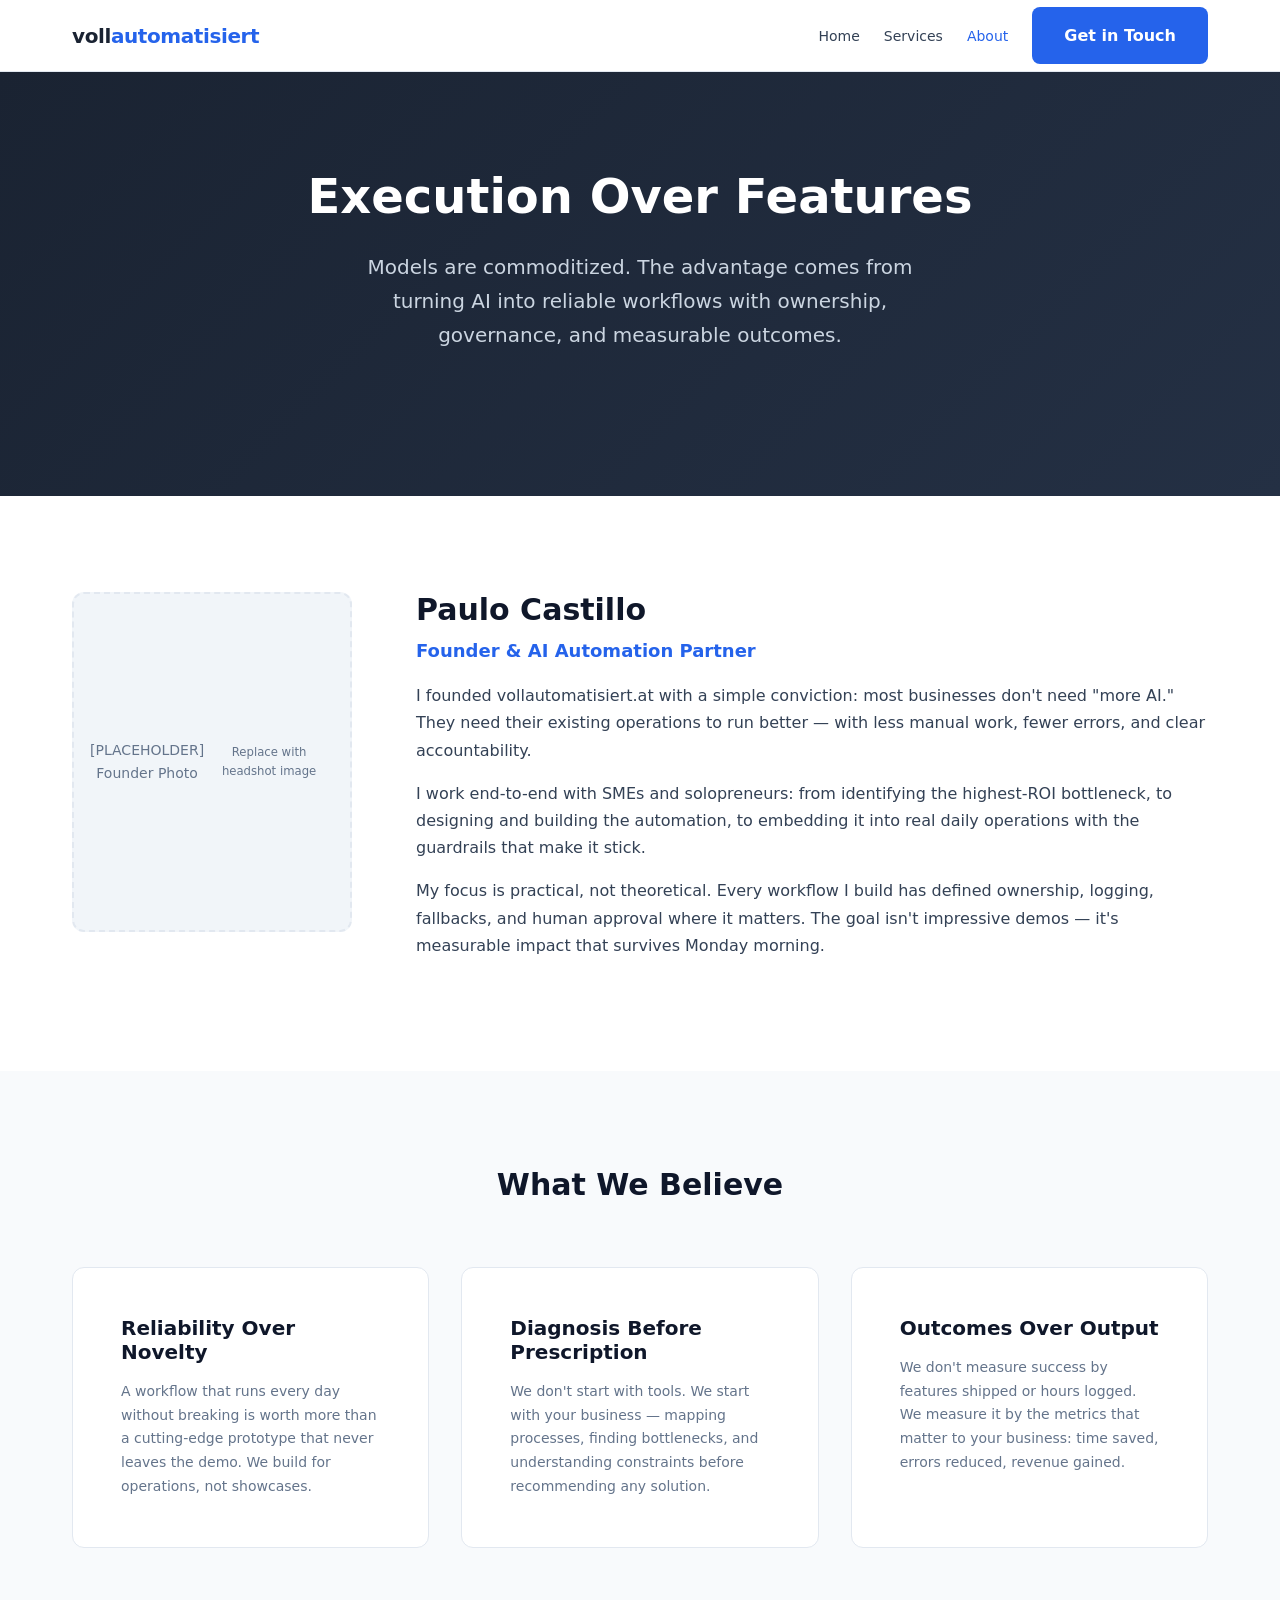
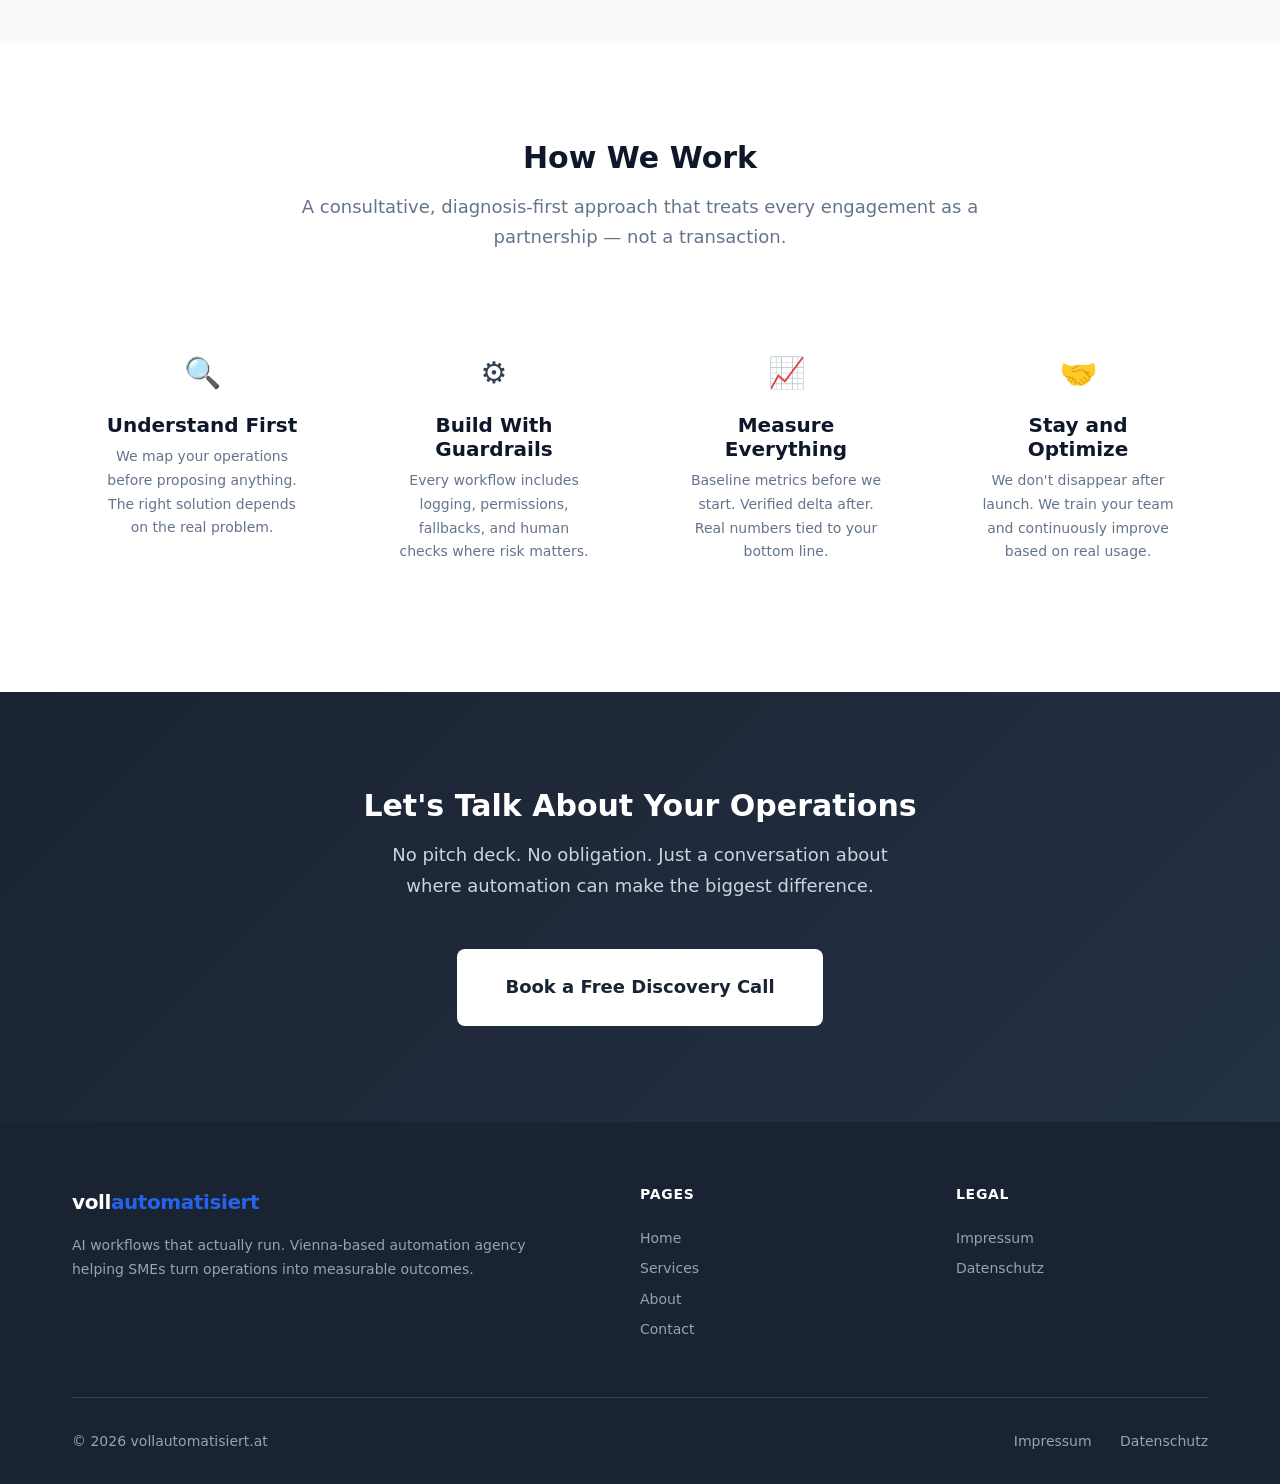
==== about.html @ 360e9139 "Initial website for vollautomatisiert.at Plain HTML/CSS agency website with 6 pages: - Homepage, Ser" ====
<!DOCTYPE html>
<html lang="en">
<head>
  <meta charset="UTF-8">
  <meta name="viewport" content="width=device-width, initial-scale=1.0">
  <title>About — vollautomatisiert</title>
  <meta name="description" content="Meet Paulo Castillo, founder of vollautomatisiert.at. We believe AI advantage comes not from models, but from turning them into reliable workflows with ownership and measurable outcomes.">
  <meta property="og:title" content="About — vollautomatisiert">
  <meta property="og:description" content="We believe AI advantage comes not from models, but from turning them into reliable workflows with ownership and measurable outcomes.">
  <link rel="stylesheet" href="css/reset.css">
  <link rel="stylesheet" href="css/style.css">
</head>
<body>

  <!-- Header -->
  <header class="header">
    <div class="container">
      <a href="index.html" class="logo">voll<span>automatisiert</span></a>
      <input type="checkbox" id="nav-toggle" class="nav__toggle" aria-label="Toggle navigation">
      <label for="nav-toggle" class="nav__toggle-label"><span></span></label>
      <nav class="nav">
        <ul class="nav__list">
          <li><a href="index.html" class="nav__link">Home</a></li>
          <li><a href="services.html" class="nav__link">Services</a></li>
          <li><a href="about.html" class="nav__link nav__link--active">About</a></li>
          <li><a href="contact.html" class="nav__link btn btn--primary">Get in Touch</a></li>
        </ul>
      </nav>
    </div>
  </header>

  <!-- Page Hero -->
  <section class="hero">
    <div class="container">
      <h1>Execution Over Features</h1>
      <p>Models are commoditized. The advantage comes from turning AI into reliable workflows with ownership, governance, and measurable outcomes.</p>
    </div>
  </section>

  <!-- Founder -->
  <section class="section">
    <div class="container">
      <div class="founder">
        <div class="founder__image-placeholder">
          [PLACEHOLDER]<br>Founder Photo<br><small>Replace with headshot image</small>
        </div>
        <div class="founder__content">
          <h2>Paulo Castillo</h2>
          <p class="founder__role">Founder &amp; AI Automation Partner</p>
          <p>I founded vollautomatisiert.at with a simple conviction: most businesses don't need "more AI." They need their existing operations to run better — with less manual work, fewer errors, and clear accountability.</p>
          <p>I work end-to-end with SMEs and solopreneurs: from identifying the highest-ROI bottleneck, to designing and building the automation, to embedding it into real daily operations with the guardrails that make it stick.</p>
          <p>My focus is practical, not theoretical. Every workflow I build has defined ownership, logging, fallbacks, and human approval where it matters. The goal isn't impressive demos — it's measurable impact that survives Monday morning.</p>
        </div>
      </div>
    </div>
  </section>

  <!-- Mission -->
  <section class="section section--alt">
    <div class="container">
      <div class="section__header">
        <h2>What We Believe</h2>
      </div>
      <div class="card-grid">
        <div class="card">
          <h3>Reliability Over Novelty</h3>
          <p>A workflow that runs every day without breaking is worth more than a cutting-edge prototype that never leaves the demo. We build for operations, not showcases.</p>
        </div>
        <div class="card">
          <h3>Diagnosis Before Prescription</h3>
          <p>We don't start with tools. We start with your business — mapping processes, finding bottlenecks, and understanding constraints before recommending any solution.</p>
        </div>
        <div class="card">
          <h3>Outcomes Over Output</h3>
          <p>We don't measure success by features shipped or hours logged. We measure it by the metrics that matter to your business: time saved, errors reduced, revenue gained.</p>
        </div>
      </div>
    </div>
  </section>

  <!-- How We Work -->
  <section class="section">
    <div class="container">
      <div class="section__header">
        <h2>How We Work</h2>
        <p>A consultative, diagnosis-first approach that treats every engagement as a partnership — not a transaction.</p>
      </div>
      <div class="trust-grid">
        <div class="trust-item">
          <div class="trust-item__icon">&#128269;</div>
          <h4>Understand First</h4>
          <p>We map your operations before proposing anything. The right solution depends on the real problem.</p>
        </div>
        <div class="trust-item">
          <div class="trust-item__icon">&#9881;</div>
          <h4>Build With Guardrails</h4>
          <p>Every workflow includes logging, permissions, fallbacks, and human checks where risk matters.</p>
        </div>
        <div class="trust-item">
          <div class="trust-item__icon">&#128200;</div>
          <h4>Measure Everything</h4>
          <p>Baseline metrics before we start. Verified delta after. Real numbers tied to your bottom line.</p>
        </div>
        <div class="trust-item">
          <div class="trust-item__icon">&#129309;</div>
          <h4>Stay and Optimize</h4>
          <p>We don't disappear after launch. We train your team and continuously improve based on real usage.</p>
        </div>
      </div>
    </div>
  </section>

  <!-- CTA -->
  <section class="cta">
    <div class="container">
      <h2>Let's Talk About Your Operations</h2>
      <p>No pitch deck. No obligation. Just a conversation about where automation can make the biggest difference.</p>
      <a href="contact.html" class="btn btn--white btn--lg">Book a Free Discovery Call</a>
    </div>
  </section>

  <!-- Footer -->
  <footer class="footer">
    <div class="container">
      <div class="footer__grid">
        <div class="footer__brand">
          <a href="index.html" class="logo">voll<span>automatisiert</span></a>
          <p>AI workflows that actually run. Vienna-based automation agency helping SMEs turn operations into measurable outcomes.</p>
        </div>
        <div class="footer__nav">
          <h4>Pages</h4>
          <a href="index.html">Home</a>
          <a href="services.html">Services</a>
          <a href="about.html">About</a>
          <a href="contact.html">Contact</a>
        </div>
        <div class="footer__nav">
          <h4>Legal</h4>
          <a href="impressum.html">Impressum</a>
          <a href="datenschutz.html">Datenschutz</a>
        </div>
      </div>
      <div class="footer__bottom">
        <span>&copy; 2026 vollautomatisiert.at</span>
        <div class="footer__legal">
          <a href="impressum.html">Impressum</a>
          <a href="datenschutz.html">Datenschutz</a>
        </div>
      </div>
    </div>
  </footer>

</body>
</html>
---- css/style.css ----
/* ========================================
   vollautomatisiert.at — Main Stylesheet
   ======================================== */

/* --- Custom Properties --- */
:root {
  /* Colors */
  --color-primary: #1a2332;
  --color-primary-light: #243044;
  --color-accent: #2563eb;
  --color-accent-hover: #1d4ed8;
  --color-accent-light: #eff6ff;
  --color-white: #ffffff;
  --color-bg: #f8fafc;
  --color-bg-alt: #f1f5f9;
  --color-text: #334155;
  --color-text-light: #64748b;
  --color-text-heading: #0f172a;
  --color-border: #e2e8f0;

  /* Typography */
  --font-sans: 'Inter', system-ui, -apple-system, BlinkMacSystemFont, 'Segoe UI', Roboto, sans-serif;
  --font-mono: 'JetBrains Mono', 'Fira Code', monospace;

  /* Font Sizes */
  --text-sm: 0.875rem;
  --text-base: 1rem;
  --text-lg: 1.125rem;
  --text-xl: 1.25rem;
  --text-2xl: 1.5rem;
  --text-3xl: 1.875rem;
  --text-4xl: 2.25rem;
  --text-5xl: 3rem;

  /* Spacing */
  --space-xs: 0.25rem;
  --space-sm: 0.5rem;
  --space-md: 1rem;
  --space-lg: 1.5rem;
  --space-xl: 2rem;
  --space-2xl: 3rem;
  --space-3xl: 4rem;
  --space-4xl: 6rem;

  /* Layout */
  --max-width: 1200px;
  --header-height: 72px;

  /* Borders & Shadows */
  --radius-sm: 4px;
  --radius-md: 8px;
  --radius-lg: 12px;
  --shadow-sm: 0 1px 2px rgba(0, 0, 0, 0.05);
  --shadow-md: 0 4px 6px -1px rgba(0, 0, 0, 0.1);
  --shadow-lg: 0 10px 25px -3px rgba(0, 0, 0, 0.1);
}

/* --- Base --- */
body {
  font-family: var(--font-sans);
  font-size: var(--text-base);
  color: var(--color-text);
  background-color: var(--color-white);
}

h1, h2, h3, h4 {
  color: var(--color-text-heading);
  font-weight: 700;
  line-height: 1.2;
}

h1 { font-size: var(--text-5xl); }
h2 { font-size: var(--text-3xl); }
h3 { font-size: var(--text-2xl); }
h4 { font-size: var(--text-xl); }

p {
  line-height: 1.7;
  color: var(--color-text);
}

/* --- Layout --- */
.container {
  width: 100%;
  max-width: var(--max-width);
  margin: 0 auto;
  padding: 0 var(--space-xl);
}

.section {
  padding: var(--space-4xl) 0;
}

.section--alt {
  background-color: var(--color-bg);
}

.section--dark {
  background-color: var(--color-primary);
  color: var(--color-white);
}

.section--dark h2,
.section--dark h3,
.section--dark h4 {
  color: var(--color-white);
}

.section--dark p {
  color: #cbd5e1;
}

.section__header {
  text-align: center;
  max-width: 700px;
  margin: 0 auto var(--space-3xl);
}

.section__header p {
  margin-top: var(--space-md);
  font-size: var(--text-lg);
  color: var(--color-text-light);
}

/* --- Header & Navigation --- */
.header {
  position: sticky;
  top: 0;
  z-index: 100;
  background-color: var(--color-white);
  border-bottom: 1px solid var(--color-border);
  height: var(--header-height);
}

.header .container {
  display: flex;
  align-items: center;
  justify-content: space-between;
  height: 100%;
}

.logo {
  font-size: var(--text-xl);
  font-weight: 800;
  color: var(--color-primary);
  letter-spacing: -0.02em;
}

.logo span {
  color: var(--color-accent);
}

.nav__list {
  display: flex;
  gap: var(--space-lg);
  align-items: center;
}

.nav__link {
  font-size: var(--text-sm);
  font-weight: 500;
  color: var(--color-text);
  transition: color 0.2s;
  padding: var(--space-sm) 0;
}

.nav__link:hover,
.nav__link--active {
  color: var(--color-accent);
}

/* Mobile nav toggle */
.nav__toggle {
  display: none;
}

.nav__toggle-label {
  display: none;
  cursor: pointer;
  width: 28px;
  height: 20px;
  position: relative;
}

.nav__toggle-label span,
.nav__toggle-label span::before,
.nav__toggle-label span::after {
  display: block;
  width: 100%;
  height: 2px;
  background-color: var(--color-primary);
  position: absolute;
  transition: all 0.3s;
}

.nav__toggle-label span {
  top: 9px;
}

.nav__toggle-label span::before {
  content: '';
  top: -7px;
}

.nav__toggle-label span::after {
  content: '';
  top: 7px;
}

.nav__toggle:checked ~ .nav__toggle-label span {
  background-color: transparent;
}

.nav__toggle:checked ~ .nav__toggle-label span::before {
  top: 0;
  transform: rotate(45deg);
}

.nav__toggle:checked ~ .nav__toggle-label span::after {
  top: 0;
  transform: rotate(-45deg);
}

/* --- Buttons --- */
.btn {
  display: inline-block;
  padding: var(--space-md) var(--space-xl);
  font-size: var(--text-base);
  font-weight: 600;
  border-radius: var(--radius-md);
  transition: all 0.2s;
  cursor: pointer;
  border: none;
  text-align: center;
}

.btn--primary {
  background-color: var(--color-accent);
  color: var(--color-white);
}

.btn--primary:hover {
  background-color: var(--color-accent-hover);
  transform: translateY(-1px);
  box-shadow: var(--shadow-md);
}

.btn--outline {
  background-color: transparent;
  color: var(--color-accent);
  border: 2px solid var(--color-accent);
}

.btn--outline:hover {
  background-color: var(--color-accent);
  color: var(--color-white);
}

.btn--white {
  background-color: var(--color-white);
  color: var(--color-primary);
}

.btn--white:hover {
  background-color: var(--color-bg);
  transform: translateY(-1px);
}

.btn--lg {
  padding: var(--space-lg) var(--space-2xl);
  font-size: var(--text-lg);
}

/* --- Hero --- */
.hero {
  padding: var(--space-4xl) 0;
  background: linear-gradient(135deg, var(--color-primary) 0%, var(--color-primary-light) 100%);
  color: var(--color-white);
}

.hero .container {
  max-width: 800px;
  text-align: center;
}

.hero h1 {
  color: var(--color-white);
  margin-bottom: var(--space-lg);
}

.hero p {
  font-size: var(--text-xl);
  color: #cbd5e1;
  margin-bottom: var(--space-2xl);
  max-width: 600px;
  margin-left: auto;
  margin-right: auto;
}

.hero .btn {
  margin: 0 var(--space-sm);
}

/* --- Cards --- */
.card-grid {
  display: grid;
  grid-template-columns: repeat(auto-fit, minmax(280px, 1fr));
  gap: var(--space-xl);
}

.card {
  background: var(--color-white);
  border: 1px solid var(--color-border);
  border-radius: var(--radius-lg);
  padding: var(--space-2xl);
  transition: box-shadow 0.2s, transform 0.2s;
}

.card:hover {
  box-shadow: var(--shadow-lg);
  transform: translateY(-2px);
}

.card__icon {
  width: 48px;
  height: 48px;
  background-color: var(--color-accent-light);
  border-radius: var(--radius-md);
  display: flex;
  align-items: center;
  justify-content: center;
  margin-bottom: var(--space-lg);
  font-size: var(--text-2xl);
}

.card h3 {
  margin-bottom: var(--space-md);
  font-size: var(--text-xl);
}

.card p {
  font-size: var(--text-sm);
  color: var(--color-text-light);
}

/* --- Phase / Process Steps --- */
.phase {
  display: grid;
  grid-template-columns: auto 1fr;
  gap: var(--space-xl);
  margin-bottom: var(--space-3xl);
  align-items: start;
}

.phase:last-child {
  margin-bottom: 0;
}

.phase__number {
  width: 56px;
  height: 56px;
  background-color: var(--color-accent);
  color: var(--color-white);
  border-radius: 50%;
  display: flex;
  align-items: center;
  justify-content: center;
  font-size: var(--text-xl);
  font-weight: 700;
  flex-shrink: 0;
}

.phase__content h3 {
  margin-bottom: var(--space-md);
}

.phase__content p {
  margin-bottom: var(--space-md);
}

.phase__list {
  list-style: none;
}

.phase__list li {
  position: relative;
  padding-left: var(--space-lg);
  margin-bottom: var(--space-sm);
  color: var(--color-text);
}

.phase__list li::before {
  content: '→';
  position: absolute;
  left: 0;
  color: var(--color-accent);
  font-weight: 600;
}

/* --- Trust / Feature Grid --- */
.trust-grid {
  display: grid;
  grid-template-columns: repeat(auto-fit, minmax(240px, 1fr));
  gap: var(--space-xl);
}

.trust-item {
  text-align: center;
  padding: var(--space-xl);
}

.trust-item__icon {
  font-size: var(--text-3xl);
  margin-bottom: var(--space-md);
}

.trust-item h4 {
  margin-bottom: var(--space-sm);
}

.trust-item p {
  font-size: var(--text-sm);
  color: var(--color-text-light);
}

/* --- CTA Section --- */
.cta {
  text-align: center;
  padding: var(--space-4xl) 0;
  background: linear-gradient(135deg, var(--color-primary) 0%, var(--color-primary-light) 100%);
  color: var(--color-white);
}

.cta h2 {
  color: var(--color-white);
  margin-bottom: var(--space-md);
}

.cta p {
  color: #cbd5e1;
  font-size: var(--text-lg);
  margin-bottom: var(--space-2xl);
  max-width: 500px;
  margin-left: auto;
  margin-right: auto;
}

/* --- About / Founder --- */
.founder {
  display: grid;
  grid-template-columns: 280px 1fr;
  gap: var(--space-3xl);
  align-items: start;
}

.founder__image-placeholder {
  width: 280px;
  height: 340px;
  background-color: var(--color-bg-alt);
  border: 2px dashed var(--color-border);
  border-radius: var(--radius-lg);
  display: flex;
  align-items: center;
  justify-content: center;
  color: var(--color-text-light);
  font-size: var(--text-sm);
  text-align: center;
  padding: var(--space-md);
}

.founder__content h2 {
  margin-bottom: var(--space-sm);
}

.founder__role {
  color: var(--color-accent);
  font-weight: 600;
  font-size: var(--text-lg);
  margin-bottom: var(--space-lg);
}

.founder__content p {
  margin-bottom: var(--space-md);
}

/* --- Contact --- */
.contact-grid {
  display: grid;
  grid-template-columns: 1fr 1fr;
  gap: var(--space-3xl);
}

.contact-info h2 {
  margin-bottom: var(--space-lg);
}

.contact-info p {
  margin-bottom: var(--space-md);
}

.contact-detail {
  display: flex;
  align-items: center;
  gap: var(--space-md);
  margin-bottom: var(--space-lg);
  font-size: var(--text-lg);
}

.contact-detail__icon {
  width: 44px;
  height: 44px;
  background-color: var(--color-accent-light);
  border-radius: var(--radius-md);
  display: flex;
  align-items: center;
  justify-content: center;
  font-size: var(--text-xl);
  flex-shrink: 0;
}

.contact-detail a {
  color: var(--color-accent);
  font-weight: 500;
}

.contact-detail a:hover {
  text-decoration: underline;
}

.contact-cta {
  background-color: var(--color-bg);
  border-radius: var(--radius-lg);
  padding: var(--space-3xl);
  text-align: center;
  display: flex;
  flex-direction: column;
  justify-content: center;
}

.contact-cta h3 {
  margin-bottom: var(--space-md);
}

.contact-cta p {
  margin-bottom: var(--space-xl);
  color: var(--color-text-light);
}

/* --- Legal Pages --- */
.legal {
  padding: var(--space-3xl) 0;
}

.legal h1 {
  font-size: var(--text-3xl);
  margin-bottom: var(--space-2xl);
}

.legal h2 {
  font-size: var(--text-xl);
  margin-top: var(--space-2xl);
  margin-bottom: var(--space-md);
}

.legal p {
  margin-bottom: var(--space-md);
}

.legal ul {
  list-style: disc;
  padding-left: var(--space-xl);
  margin-bottom: var(--space-md);
}

.legal ul li {
  margin-bottom: var(--space-sm);
}

.placeholder-marker {
  background-color: #fef3c7;
  border: 1px solid #f59e0b;
  border-radius: var(--radius-sm);
  padding: 2px 6px;
  font-size: var(--text-sm);
  font-weight: 600;
  color: #92400e;
}

/* --- Footer --- */
.footer {
  background-color: var(--color-primary);
  color: #94a3b8;
  padding: var(--space-3xl) 0 var(--space-xl);
}

.footer__grid {
  display: grid;
  grid-template-columns: 2fr 1fr 1fr;
  gap: var(--space-3xl);
  margin-bottom: var(--space-2xl);
}

.footer__brand .logo {
  color: var(--color-white);
  margin-bottom: var(--space-md);
  display: inline-block;
}

.footer__brand p {
  color: #94a3b8;
  font-size: var(--text-sm);
}

.footer__nav h4 {
  color: var(--color-white);
  font-size: var(--text-sm);
  text-transform: uppercase;
  letter-spacing: 0.05em;
  margin-bottom: var(--space-lg);
}

.footer__nav a {
  display: block;
  color: #94a3b8;
  font-size: var(--text-sm);
  margin-bottom: var(--space-sm);
  transition: color 0.2s;
}

.footer__nav a:hover {
  color: var(--color-white);
}

.footer__bottom {
  border-top: 1px solid #334155;
  padding-top: var(--space-xl);
  display: flex;
  justify-content: space-between;
  align-items: center;
  font-size: var(--text-sm);
}

.footer__legal a {
  margin-left: var(--space-lg);
  transition: color 0.2s;
}

.footer__legal a:hover {
  color: var(--color-white);
}

/* --- Responsive --- */
@media (max-width: 1024px) {
  h1 { font-size: var(--text-4xl); }
  h2 { font-size: var(--text-2xl); }

  .footer__grid {
    grid-template-columns: 1fr 1fr;
  }
}

@media (max-width: 768px) {
  :root {
    --space-4xl: 4rem;
  }

  h1 { font-size: var(--text-3xl); }
  h2 { font-size: var(--text-2xl); }

  /* Mobile navigation */
  .nav__toggle-label {
    display: block;
  }

  .nav {
    position: absolute;
    top: var(--header-height);
    left: 0;
    right: 0;
    background-color: var(--color-white);
    border-bottom: 1px solid var(--color-border);
    box-shadow: var(--shadow-md);
    max-height: 0;
    overflow: hidden;
    transition: max-height 0.3s;
  }

  .nav__toggle:checked ~ .nav {
    max-height: 300px;
  }

  .nav__list {
    flex-direction: column;
    padding: var(--space-lg);
    gap: var(--space-md);
  }

  .nav__link {
    font-size: var(--text-base);
    display: block;
    padding: var(--space-sm) 0;
  }

  /* Layout adjustments */
  .hero .btn {
    display: block;
    margin: var(--space-sm) auto;
    max-width: 280px;
  }

  .founder {
    grid-template-columns: 1fr;
    justify-items: center;
    text-align: center;
  }

  .founder__role {
    text-align: center;
  }

  .contact-grid {
    grid-template-columns: 1fr;
  }

  .phase {
    grid-template-columns: 1fr;
    justify-items: start;
  }

  .footer__grid {
    grid-template-columns: 1fr;
    gap: var(--space-xl);
  }

  .footer__bottom {
    flex-direction: column;
    gap: var(--space-md);
    text-align: center;
  }
}
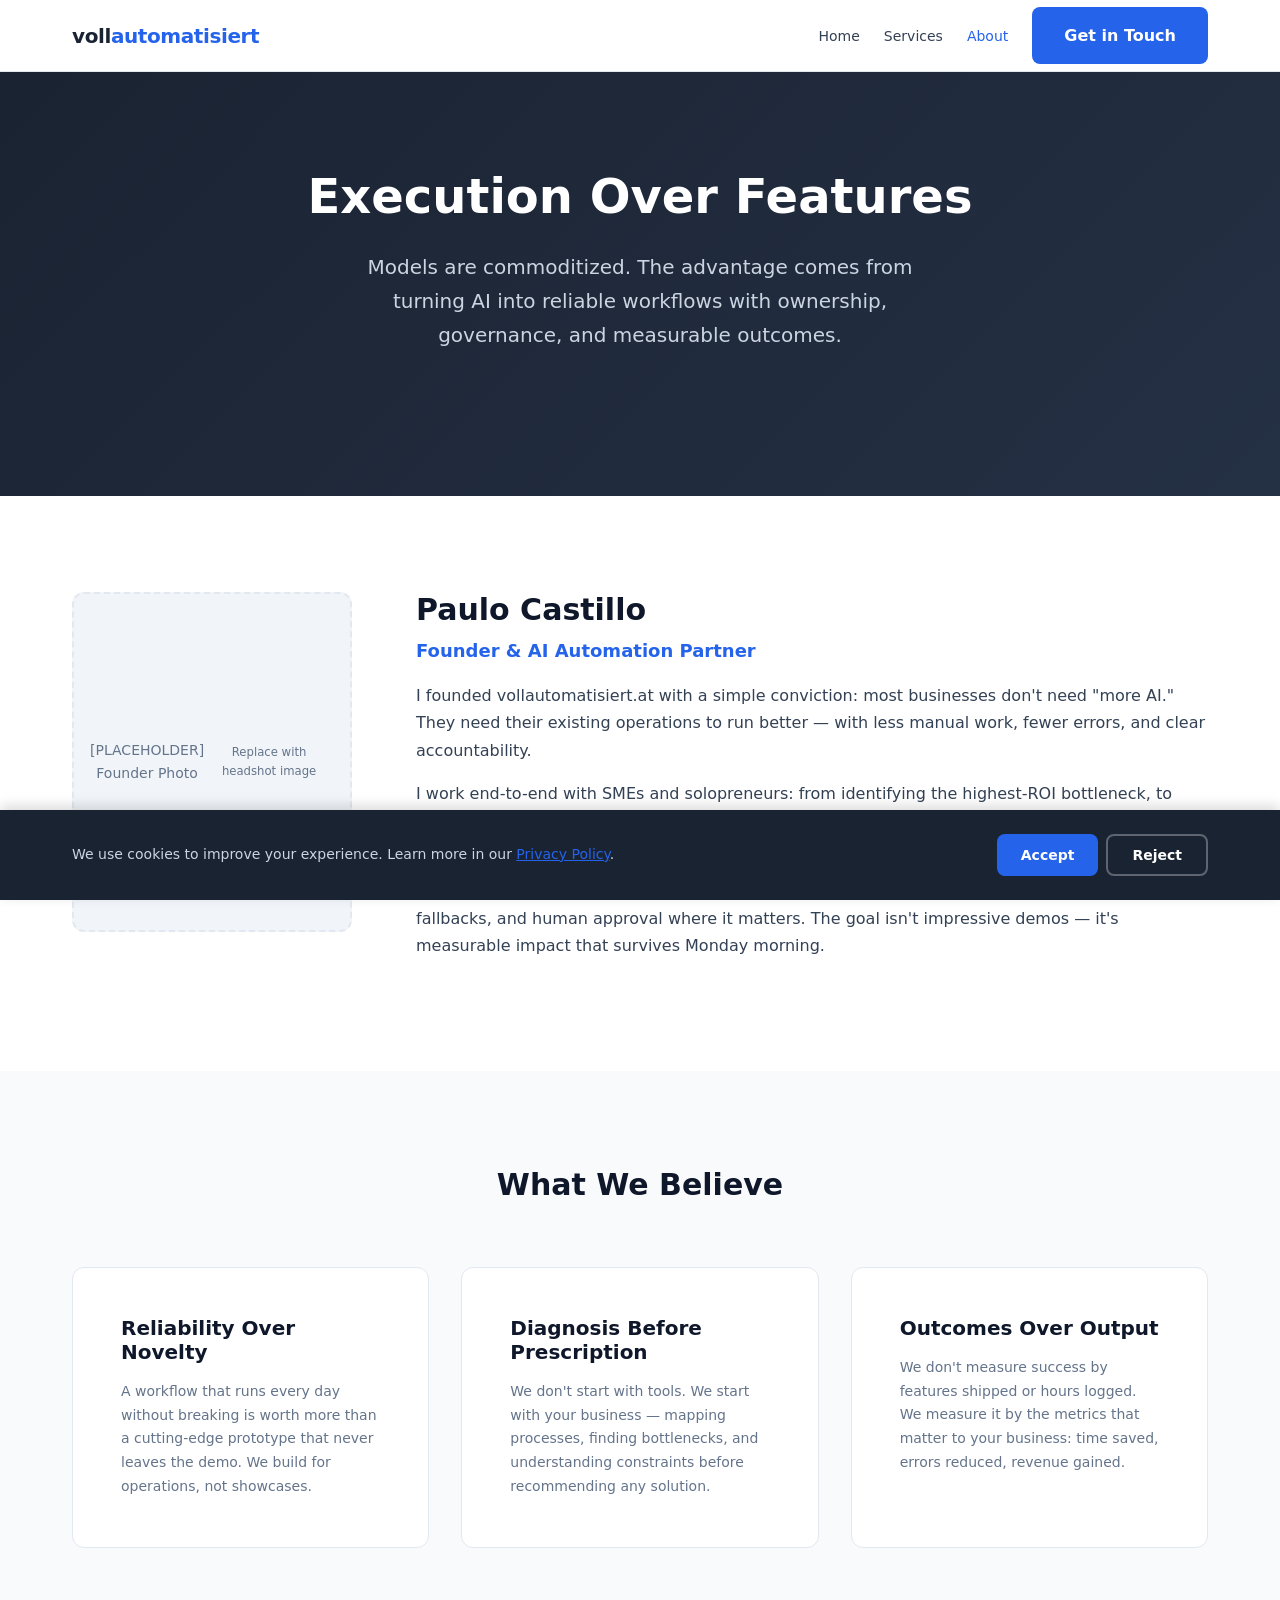
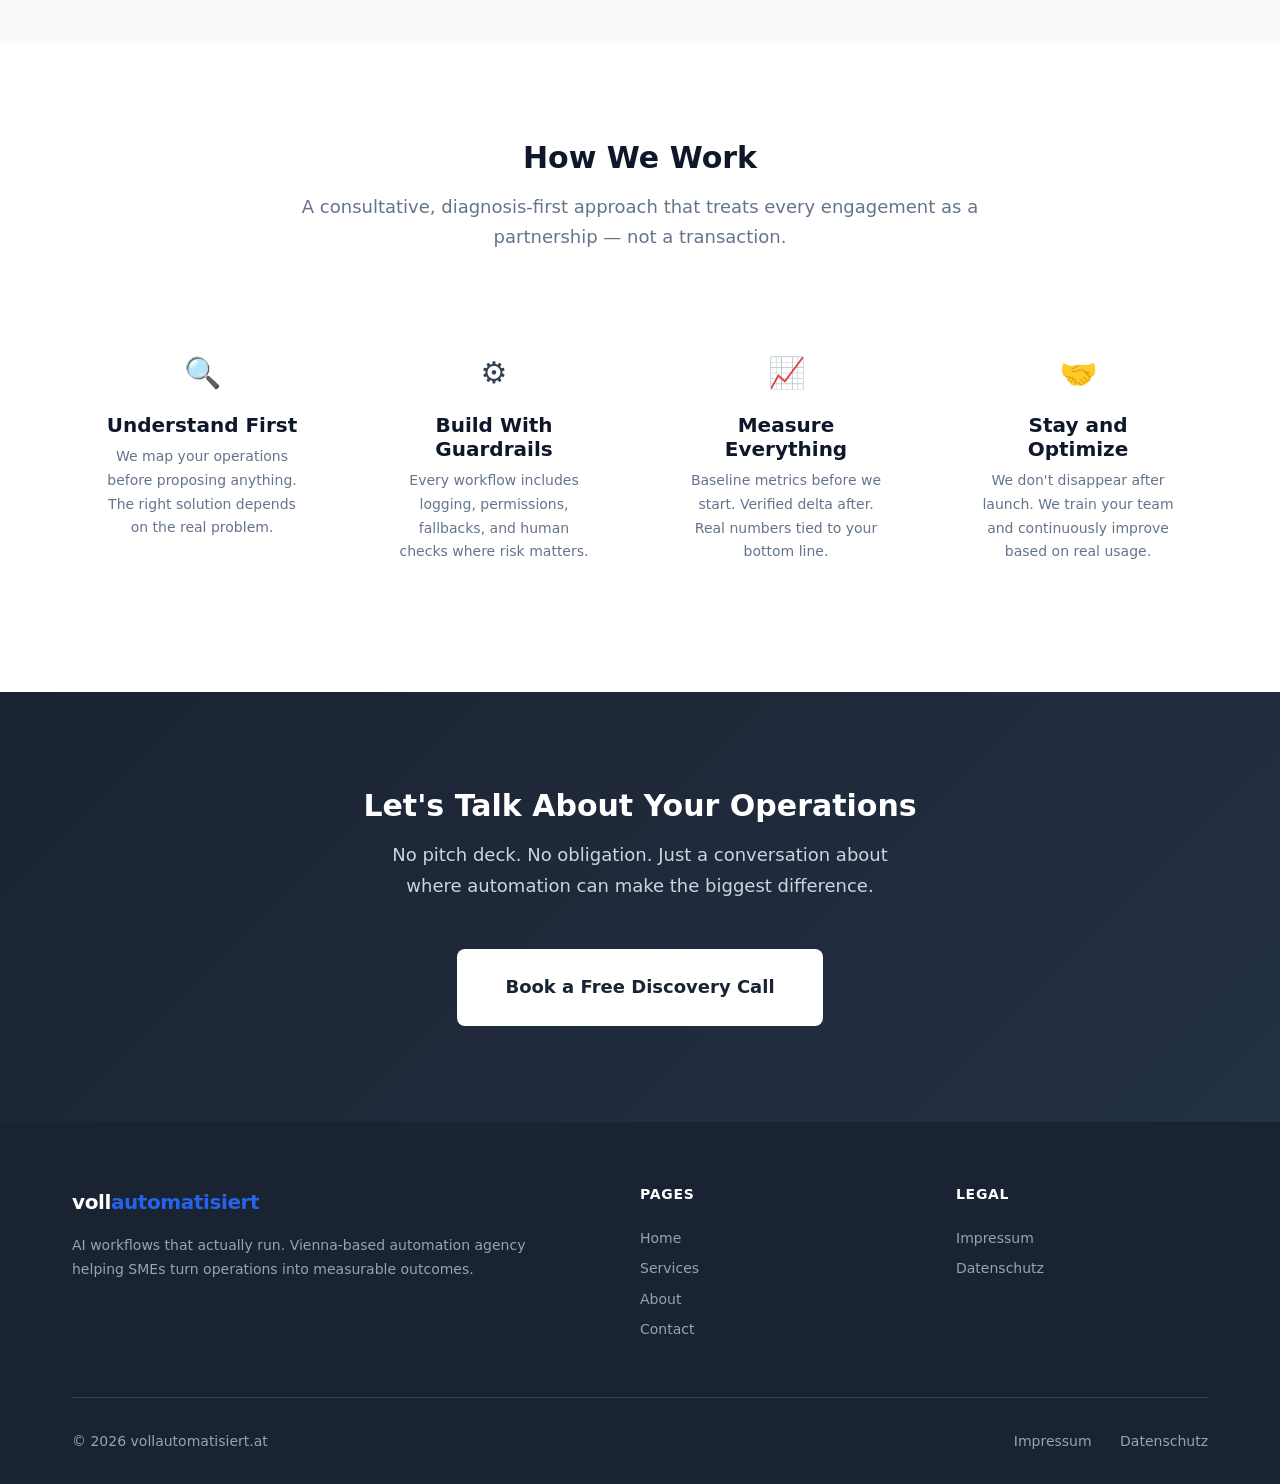
==== commit aae42126: "Add GDPR-compliant cookie consent banner Adds a fixed bottom bar on all pages that lets visitors acc" ====
--- a/about.html
+++ b/about.html
@@ -150,5 +150,6 @@
     </div>
   </footer>
 
+  <script src="js/cookie-consent.js" defer></script>
 </body>
 </html>
--- a/css/style.css
+++ b/css/style.css
@@ -649,6 +649,72 @@
   color: var(--color-white);
 }
 
+/* --- Cookie Consent Banner --- */
+.cookie-banner {
+  position: fixed;
+  bottom: 0;
+  left: 0;
+  right: 0;
+  z-index: 1000;
+  background-color: var(--color-primary);
+  color: var(--color-white);
+  padding: var(--space-lg) 0;
+  box-shadow: 0 -4px 12px rgba(0, 0, 0, 0.15);
+  opacity: 1;
+  transition: opacity 0.3s ease;
+}
+
+.cookie-banner--hidden {
+  opacity: 0;
+}
+
+.cookie-banner__content {
+  max-width: var(--max-width);
+  margin: 0 auto;
+  padding: 0 var(--space-xl);
+  display: flex;
+  align-items: center;
+  justify-content: space-between;
+  gap: var(--space-xl);
+}
+
+.cookie-banner__content p {
+  color: #cbd5e1;
+  font-size: var(--text-sm);
+  margin: 0;
+}
+
+.cookie-banner__content a {
+  color: var(--color-accent);
+  text-decoration: underline;
+}
+
+.cookie-banner__content a:hover {
+  color: #60a5fa;
+}
+
+.cookie-banner__actions {
+  display: flex;
+  gap: var(--space-sm);
+  flex-shrink: 0;
+}
+
+.cookie-banner__btn {
+  padding: var(--space-sm) var(--space-lg);
+  font-size: var(--text-sm);
+}
+
+.cookie-banner__btn.btn--outline {
+  border-color: rgba(255, 255, 255, 0.3);
+  color: var(--color-white);
+}
+
+.cookie-banner__btn.btn--outline:hover {
+  border-color: var(--color-white);
+  background-color: rgba(255, 255, 255, 0.1);
+  color: var(--color-white);
+}
+
 /* --- Responsive --- */
 @media (max-width: 1024px) {
   h1 { font-size: var(--text-4xl); }
@@ -737,4 +803,15 @@
     gap: var(--space-md);
     text-align: center;
   }
-}
+
+  /* Cookie banner mobile */
+  .cookie-banner__content {
+    flex-direction: column;
+    text-align: center;
+    gap: var(--space-md);
+  }
+
+  .cookie-banner__actions {
+    justify-content: center;
+  }
+}
